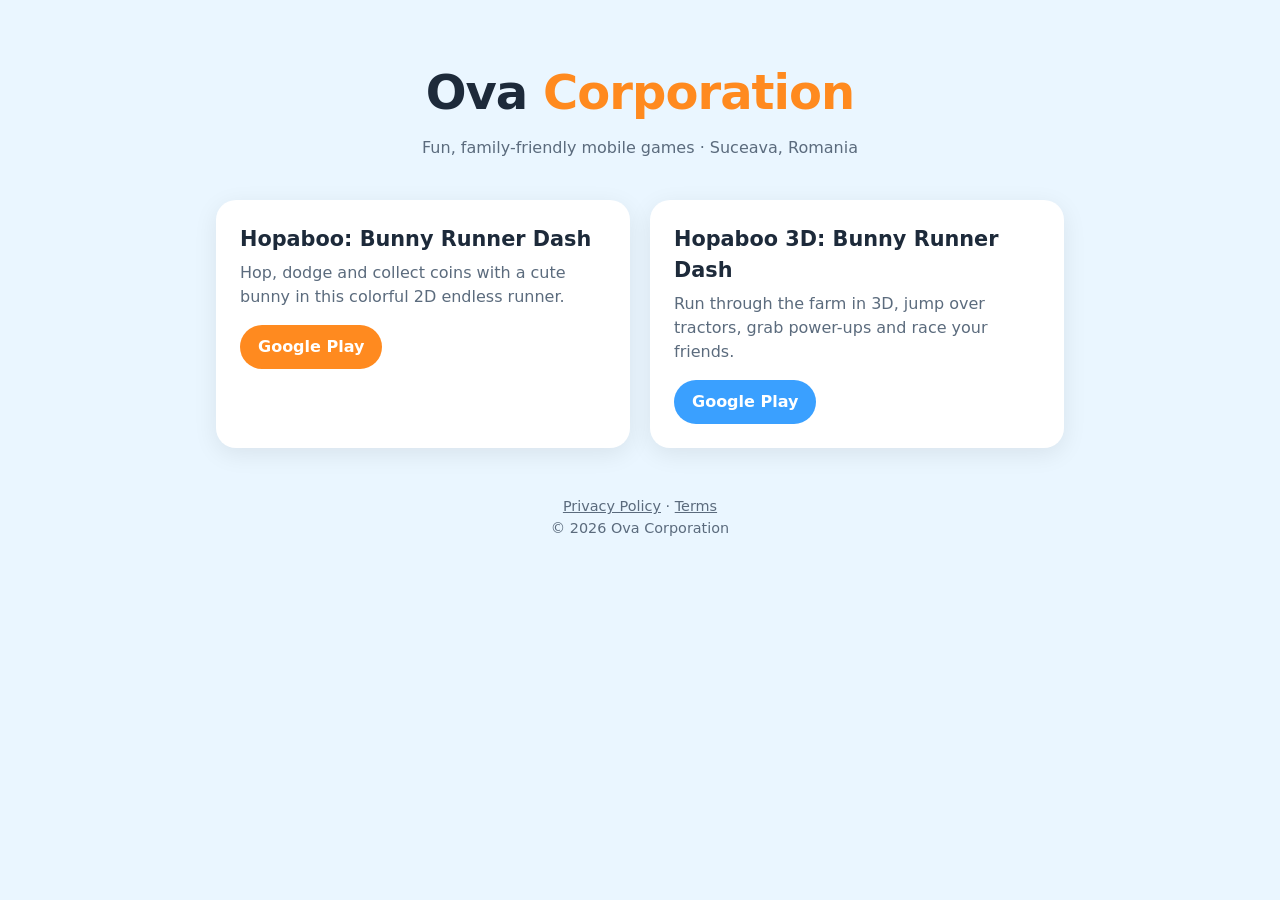
==== index.html @ 7271b1c8 "Create index.html" ====
<!doctype html>
<html lang="en">
<head>
<meta charset="utf-8">
<meta name="viewport" content="width=device-width, initial-scale=1">
<title>Ova Corporation</title>
<meta name="description" content="Ova Corporation – mobile games: Hopaboo: Bunny Runner Dash and Hopaboo 3D.">
<style>
  :root { --bg:#eaf6ff; --card:#ffffff; --ink:#1d2a3a; --muted:#5b6b7d; --accent:#ff8a1f; --accent2:#3aa0ff; }
  @media (prefers-color-scheme: dark) {
    :root { --bg:#0f1824; --card:#18263a; --ink:#e8f0fa; --muted:#9fb0c4; }
  }
  * { box-sizing:border-box; }
  body { margin:0; font-family:system-ui,-apple-system,"Segoe UI",Roboto,sans-serif; background:var(--bg); color:var(--ink); line-height:1.5; }
  header { text-align:center; padding:56px 16px 24px; }
  h1 { margin:0; font-size:clamp(2rem,6vw,3rem); letter-spacing:-.02em; }
  h1 span { color:var(--accent); }
  header p { color:var(--muted); margin:8px 0 0; }
  main { max-width:880px; margin:0 auto; padding:16px; display:grid; gap:20px; grid-template-columns:repeat(auto-fit,minmax(260px,1fr)); }
  .card { background:var(--card); border-radius:20px; padding:24px; box-shadow:0 6px 24px rgba(0,0,0,.08); }
  .card h2 { margin:0 0 6px; font-size:1.3rem; }
  .card p { margin:0 0 16px; color:var(--muted); }
  .btn { display:inline-block; background:var(--accent); color:#fff; text-decoration:none; font-weight:600; padding:10px 18px; border-radius:999px; }
  .btn.blue { background:var(--accent2); }
  footer { text-align:center; color:var(--muted); font-size:.9rem; padding:32px 16px 48px; }
  footer a { color:inherit; }
</style>
</head>
<body>
<header>
  <h1>Ova <span>Corporation</span></h1>
  <p>Fun, family-friendly mobile games · Suceava, Romania</p>
</header>
<main>
  <section class="card">
    <h2>Hopaboo: Bunny Runner Dash</h2>
    <p>Hop, dodge and collect coins with a cute bunny in this colorful 2D endless runner.</p>
    <a class="btn" href="https://play.google.com/store/apps/details?id=com.ovacorporation.hopaboo">Google Play</a>
  </section>
  <section class="card">
    <h2>Hopaboo 3D: Bunny Runner Dash</h2>
    <p>Run through the farm in 3D, jump over tractors, grab power-ups and race your friends.</p>
    <a class="btn blue" href="https://play.google.com/store/apps/details?id=com.ovacorporation.hopaboo3d">Google Play</a>
  </section>
</main>
<footer>
  <a href="https://claude.ai/artifact/VZE2kg8YjNBBFcfsXWWz4i">Privacy Policy</a> ·
  <a href="https://claude.ai/artifact/G11zmEMr6D2eLBmfjJmyiy">Terms</a><br>
  © 2026 Ova Corporation
</footer>
</body>
</html>
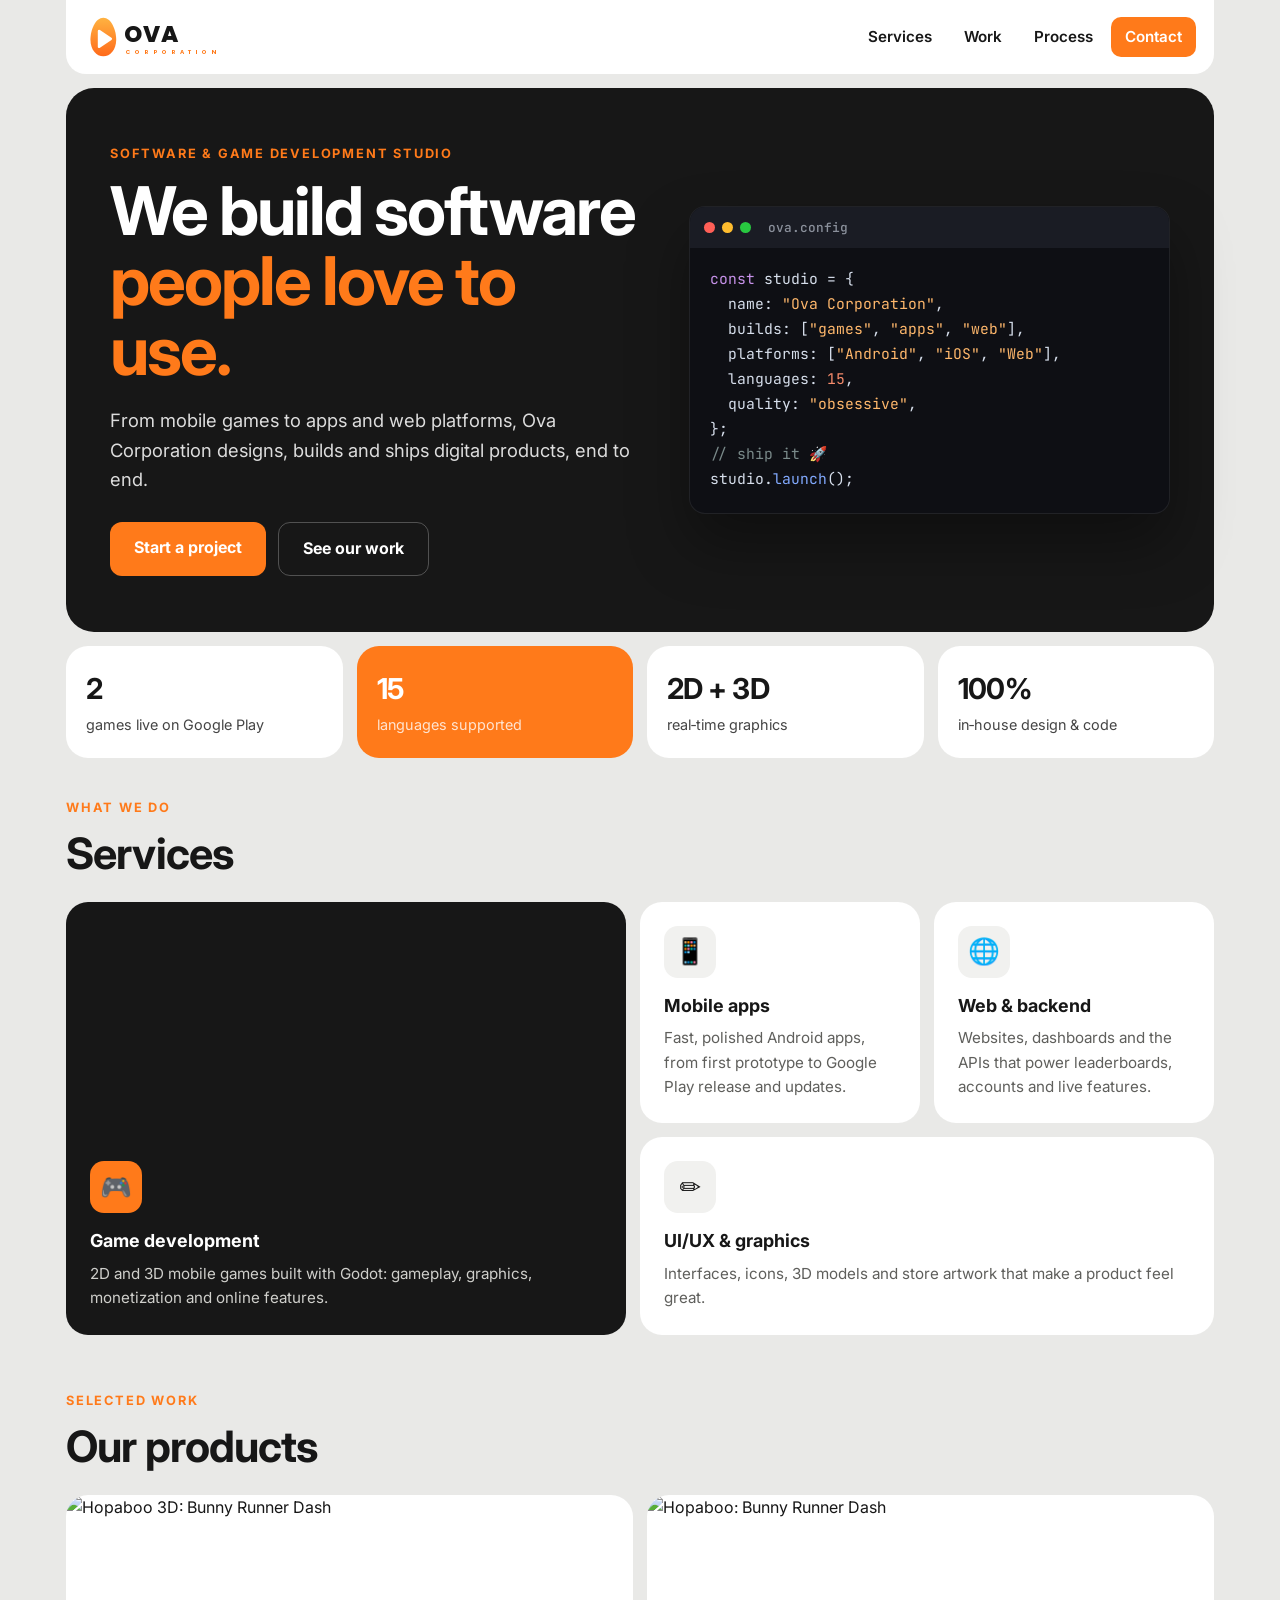
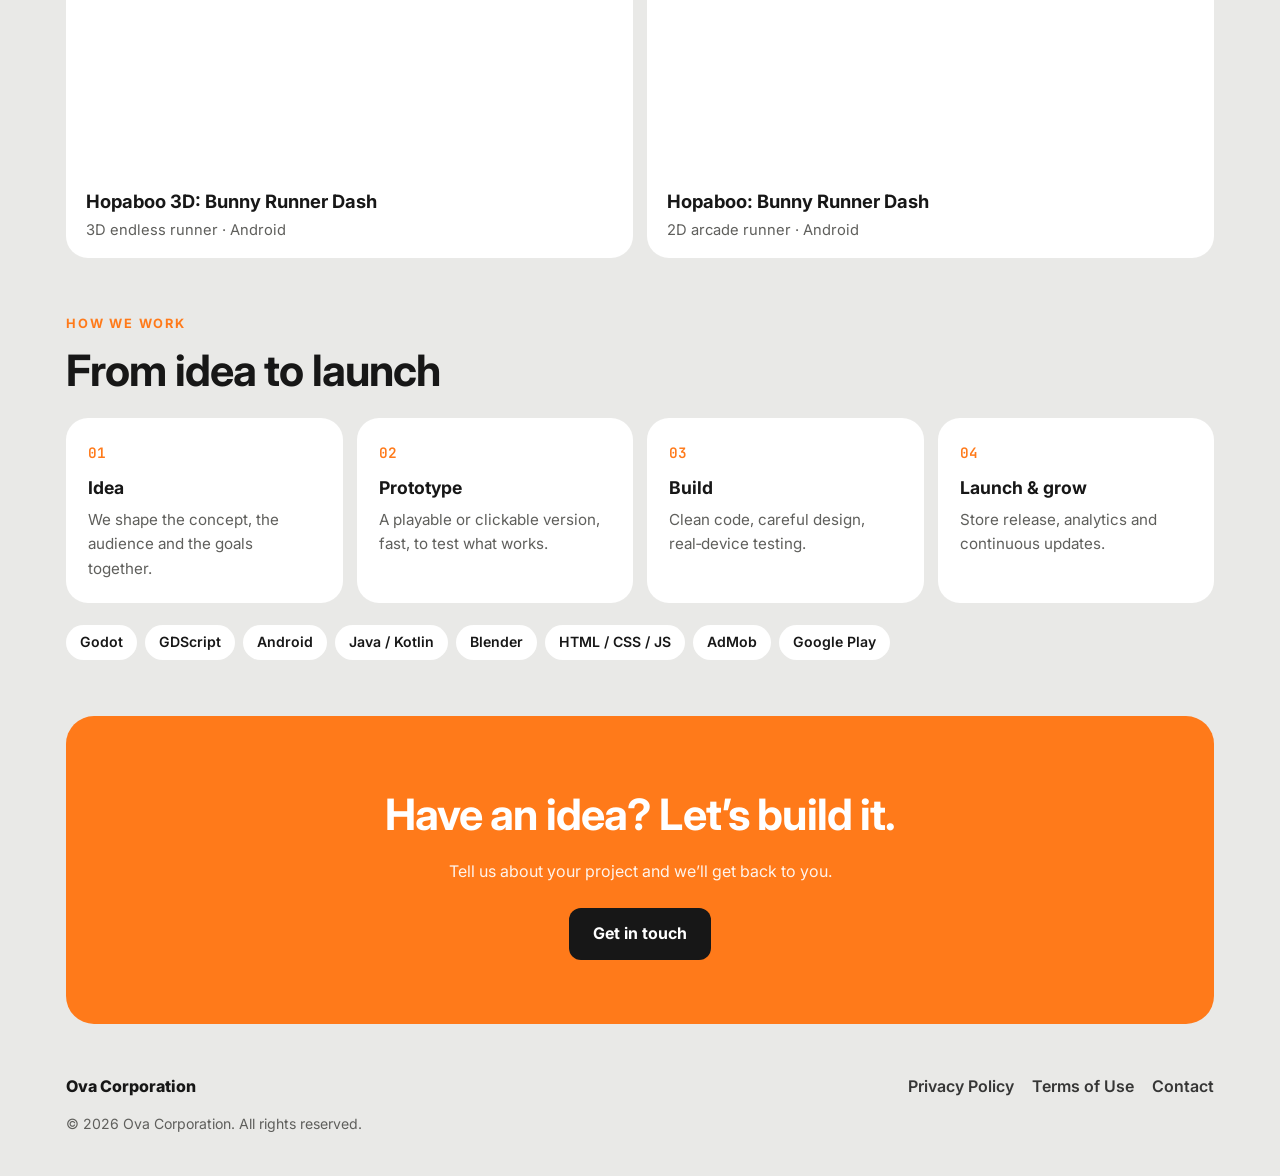
==== commit 18f91796: "New Ova Corporation website: design 20, privacy and terms pages" ====
--- a/index.html
+++ b/index.html
@@ -3,50 +3,101 @@
 <head>
 <meta charset="utf-8">
 <meta name="viewport" content="width=device-width, initial-scale=1">
-<title>Ova Corporation</title>
-<meta name="description" content="Ova Corporation – mobile games: Hopaboo: Bunny Runner Dash and Hopaboo 3D.">
-<style>
-  :root { --bg:#eaf6ff; --card:#ffffff; --ink:#1d2a3a; --muted:#5b6b7d; --accent:#ff8a1f; --accent2:#3aa0ff; }
-  @media (prefers-color-scheme: dark) {
-    :root { --bg:#0f1824; --card:#18263a; --ink:#e8f0fa; --muted:#9fb0c4; }
-  }
-  * { box-sizing:border-box; }
-  body { margin:0; font-family:system-ui,-apple-system,"Segoe UI",Roboto,sans-serif; background:var(--bg); color:var(--ink); line-height:1.5; }
-  header { text-align:center; padding:56px 16px 24px; }
-  h1 { margin:0; font-size:clamp(2rem,6vw,3rem); letter-spacing:-.02em; }
-  h1 span { color:var(--accent); }
-  header p { color:var(--muted); margin:8px 0 0; }
-  main { max-width:880px; margin:0 auto; padding:16px; display:grid; gap:20px; grid-template-columns:repeat(auto-fit,minmax(260px,1fr)); }
-  .card { background:var(--card); border-radius:20px; padding:24px; box-shadow:0 6px 24px rgba(0,0,0,.08); }
-  .card h2 { margin:0 0 6px; font-size:1.3rem; }
-  .card p { margin:0 0 16px; color:var(--muted); }
-  .btn { display:inline-block; background:var(--accent); color:#fff; text-decoration:none; font-weight:600; padding:10px 18px; border-radius:999px; }
-  .btn.blue { background:var(--accent2); }
-  footer { text-align:center; color:var(--muted); font-size:.9rem; padding:32px 16px 48px; }
-  footer a { color:inherit; }
-</style>
+<title>Ova Corporation – Software &amp; Game Development</title>
+<meta name="description" content="Ova Corporation designs, builds and ships mobile games, apps and web platforms. Makers of Hopaboo: Bunny Runner Dash and Hopaboo 3D.">
+<meta property="og:title" content="Ova Corporation">
+<meta property="og:description" content="Software &amp; game development studio. We build software people love to use.">
+<meta property="og:type" content="website">
+<meta property="og:image" content="img/hopaboo3d-feature.jpg">
+<meta name="theme-color" content="#171717">
+<link rel="icon" href="favicon.svg" type="image/svg+xml">
+<link rel="preconnect" href="https://fonts.googleapis.com">
+<link rel="preconnect" href="https://fonts.gstatic.com" crossorigin>
+<link rel="stylesheet" href="https://fonts.googleapis.com/css2?family=Inter:wght@400;500;600;700;800&family=JetBrains+Mono:wght@400;600&family=Poppins:wght@700;800&display=swap">
+<link rel="stylesheet" href="styles.css">
 </head>
 <body>
-<header>
-  <h1>Ova <span>Corporation</span></h1>
-  <p>Fun, family-friendly mobile games · Suceava, Romania</p>
+<nav class="nav">
+  <a class="brand" href="./" aria-label="Ova Corporation home">
+    <svg viewBox="0 0 300 100" class="logo" role="img" aria-label="Ova Corporation"><defs><linearGradient id="lg" x1="0" y1="0" x2="0" y2="1"><stop offset="0" stop-color="#ffb341"/><stop offset="1" stop-color="#ff6a1a"/></linearGradient></defs>
+      <path d="M42 8C59 8 70 34 70 56C70 78 57 92 42 92C27 92 14 78 14 56C14 34 25 8 42 8Z" fill="url(#lg)"/>
+      <path d="M33 37 L58 54 L33 71Z" fill="#fff" stroke="#fff" stroke-width="6" stroke-linejoin="round"/>
+      <text x="88" y="60" font-family="Poppins,sans-serif" font-size="50" font-weight="800" letter-spacing="2" fill="currentColor">OVA</text>
+      <text x="90" y="86" font-family="Poppins,sans-serif" font-size="12.5" font-weight="700" letter-spacing="8.2" fill="#ff7a1a">CORPORATION</text></svg>
+  </a>
+  <div class="links"><a href="#services">Services</a><a href="#work">Work</a><a href="#process">Process</a><a class="navcta" href="#contact">Contact</a></div>
+</nav>
+
+<header class="hero">
+  <div class="hero-text">
+    <p class="kicker">Software &amp; game development studio</p>
+    <h1>We build software <em>people love to use.</em></h1>
+    <p class="lead">From mobile games to apps and web platforms, Ova Corporation designs, builds and ships digital products, end to end.</p>
+    <div class="ctas"><a class="cta" href="#contact">Start a project</a><a class="cta ghost" href="#work">See our work</a></div>
+  </div>
+  <div class="code" aria-hidden="true">
+    <div class="bar"><i></i><i></i><i></i><span>ova.config</span></div>
+<pre><span class="k">const</span> studio = {
+  name: <span class="s">"Ova Corporation"</span>,
+  builds: [<span class="s">"games"</span>, <span class="s">"apps"</span>, <span class="s">"web"</span>],
+  platforms: [<span class="s">"Android"</span>, <span class="s">"iOS"</span>, <span class="s">"Web"</span>],
+  languages: <span class="n">15</span>,
+  quality: <span class="s">"obsessive"</span>,
+};
+<span class="c">// ship it 🚀</span>
+studio.<span class="f">launch</span>();</pre>
+  </div>
 </header>
-<main>
-  <section class="card">
-    <h2>Hopaboo: Bunny Runner Dash</h2>
-    <p>Hop, dodge and collect coins with a cute bunny in this colorful 2D endless runner.</p>
-    <a class="btn" href="https://play.google.com/store/apps/details?id=com.ovacorporation.hopaboo">Google Play</a>
-  </section>
-  <section class="card">
-    <h2>Hopaboo 3D: Bunny Runner Dash</h2>
-    <p>Run through the farm in 3D, jump over tractors, grab power-ups and race your friends.</p>
-    <a class="btn blue" href="https://play.google.com/store/apps/details?id=com.ovacorporation.hopaboo3d">Google Play</a>
-  </section>
-</main>
-<footer>
-  <a href="https://claude.ai/artifact/VZE2kg8YjNBBFcfsXWWz4i">Privacy Policy</a> ·
-  <a href="https://claude.ai/artifact/G11zmEMr6D2eLBmfjJmyiy">Terms</a><br>
-  © 2026 Ova Corporation
+
+<section class="stats" aria-label="Key facts">
+  <div><b>2</b><span>games live on Google Play</span></div>
+  <div><b>15</b><span>languages supported</span></div>
+  <div><b>2D + 3D</b><span>real‑time graphics</span></div>
+  <div><b>100%</b><span>in‑house design &amp; code</span></div>
+</section>
+
+<section id="services" class="section">
+  <p class="eyebrow">What we do</p>
+  <h2>Services</h2>
+  <div class="grid">
+    <article class="svc"><span class="ic" aria-hidden="true">🎮</span><h3>Game development</h3><p>2D and 3D mobile games built with Godot: gameplay, graphics, monetization and online features.</p></article>
+    <article class="svc"><span class="ic" aria-hidden="true">📱</span><h3>Mobile apps</h3><p>Fast, polished Android apps, from first prototype to Google Play release and updates.</p></article>
+    <article class="svc"><span class="ic" aria-hidden="true">🌐</span><h3>Web &amp; backend</h3><p>Websites, dashboards and the APIs that power leaderboards, accounts and live features.</p></article>
+    <article class="svc"><span class="ic" aria-hidden="true">✏️</span><h3>UI/UX &amp; graphics</h3><p>Interfaces, icons, 3D models and store artwork that make a product feel great.</p></article>
+  </div>
+</section>
+
+<section id="work" class="section">
+  <p class="eyebrow">Selected work</p>
+  <h2>Our products</h2>
+  <div class="items">
+    <a class="item" href="https://play.google.com/store/apps/details?id=com.ovacorporation.hopaboo3d" target="_blank" rel="noopener"><img src="img/hopaboo3d-feature.jpg" alt="Hopaboo 3D: Bunny Runner Dash" width="1024" height="500" loading="lazy"><div><h3>Hopaboo 3D: Bunny Runner Dash</h3><p>3D endless runner · Android</p></div></a>
+    <a class="item" href="https://play.google.com/store/apps/details?id=com.ovacorporation.hopaboo" target="_blank" rel="noopener"><img src="img/hopaboo-feature.jpg" alt="Hopaboo: Bunny Runner Dash" width="1024" height="500" loading="lazy"><div><h3>Hopaboo: Bunny Runner Dash</h3><p>2D arcade runner · Android</p></div></a>
+  </div>
+</section>
+
+<section id="process" class="section">
+  <p class="eyebrow">How we work</p>
+  <h2>From idea to launch</h2>
+  <ol class="steps">
+    <li><b>01</b><h3>Idea</h3><p>We shape the concept, the audience and the goals together.</p></li>
+    <li><b>02</b><h3>Prototype</h3><p>A playable or clickable version, fast, to test what works.</p></li>
+    <li><b>03</b><h3>Build</h3><p>Clean code, careful design, real‑device testing.</p></li>
+    <li><b>04</b><h3>Launch &amp; grow</h3><p>Store release, analytics and continuous updates.</p></li>
+  </ol>
+  <ul class="tech" aria-label="Technologies"><li>Godot</li><li>GDScript</li><li>Android</li><li>Java / Kotlin</li><li>Blender</li><li>HTML / CSS / JS</li><li>AdMob</li><li>Google Play</li></ul>
+</section>
+
+<section id="contact" class="contact">
+  <h2>Have an idea? Let’s build it.</h2>
+  <p>Tell us about your project and we’ll get back to you.</p>
+  <a class="cta" href="mailto:robert.ovadiuc2@gmail.com">Get in touch</a>
+</section>
+
+<footer class="foot">
+  <div class="fb">Ova Corporation</div>
+  <div class="fl"><a href="privacy.html">Privacy Policy</a><a href="terms.html">Terms of Use</a><a href="#contact">Contact</a></div>
+  <p>© 2026 Ova Corporation. All rights reserved.</p>
 </footer>
 </body>
 </html>
--- a/styles.css
+++ b/styles.css
@@ -0,0 +1,124 @@
+/* Ova Corporation – site styles (design "Mono + orange") */
+:root{
+  --bg:#e9e9e7; --card:#ffffff; --ink:#171717; --muted:#5f5f5c; --soft:#f1f1ef;
+  --accent:#ff7a1a; --accent-ink:#ffffff; --radius:22px;
+}
+*{box-sizing:border-box}
+html{scroll-behavior:smooth}
+body{margin:0;background:var(--bg);color:var(--ink);font-family:'Inter',system-ui,-apple-system,'Segoe UI',sans-serif;line-height:1.6;overflow-x:hidden}
+img{max-width:100%;display:block}
+a{color:inherit}
+:focus-visible{outline:3px solid var(--accent);outline-offset:3px}
+.wrap{max-width:1148px;margin:0 auto}
+
+/* Nav */
+.nav{max-width:1148px;margin:0 auto;background:var(--card);border-radius:0 0 20px 20px;padding:14px 18px;display:flex;align-items:center;justify-content:space-between;gap:12px;flex-wrap:wrap}
+.brand{display:block;text-decoration:none;color:var(--ink)}
+.logo{height:46px;width:auto;display:block}
+.links{display:flex;gap:4px;align-items:center;flex-wrap:wrap}
+.links a{text-decoration:none;font-weight:600;font-size:.95rem;padding:8px 14px;border-radius:10px}
+.links a:hover{background:var(--soft)}
+.links .navcta{background:var(--accent);color:var(--accent-ink)}
+.links .navcta:hover{background:#ff8c38}
+
+/* Hero */
+.hero{max-width:1148px;margin:14px auto 0;background:var(--ink);color:#fff;border-radius:28px;padding:56px 44px;display:grid;grid-template-columns:1.05fr .95fr;gap:48px;align-items:center}
+.kicker,.eyebrow{margin:0 0 12px;font-weight:700;font-size:.8rem;letter-spacing:.14em;text-transform:uppercase;color:var(--accent)}
+h1{margin:0;font-size:clamp(2.4rem,5.4vw,4.2rem);line-height:1.04;letter-spacing:-.03em}
+h1 em{font-style:normal;color:var(--accent)}
+.lead{font-size:1.15rem;margin:20px 0 28px;max-width:34rem;opacity:.85}
+.ctas{display:flex;gap:12px;flex-wrap:wrap}
+.cta{display:inline-block;text-decoration:none;font-weight:700;padding:13px 24px;border-radius:12px;background:var(--accent);color:var(--accent-ink)}
+.cta:hover{filter:brightness(1.06)}
+.cta.ghost{background:transparent;border:1px solid #ffffff40;color:#fff}
+.code{border-radius:16px;overflow:hidden;background:#0e0f14;color:#d6deeb;box-shadow:0 30px 60px rgba(0,0,0,.35);border:1px solid #ffffff14}
+.code .bar{display:flex;gap:7px;align-items:center;padding:12px 14px;background:#1a1c24}
+.code .bar i{width:11px;height:11px;border-radius:50%;background:#ff5f57}.code .bar i:nth-child(2){background:#febc2e}.code .bar i:nth-child(3){background:#28c840}
+.code .bar span{margin-left:10px;font:500 .8rem 'JetBrains Mono',monospace;opacity:.6}
+.code pre{margin:0;padding:18px 20px 22px;font:400 .92rem/1.7 'JetBrains Mono',monospace;overflow-x:auto}
+.k{color:#c792ea}.s{color:#ffb86c}.n{color:#f78c6c}.c{color:#7a8a8a}.f{color:#82aaff}
+
+/* Stats */
+.stats{max-width:1180px;margin:0 auto;padding:14px 16px 0;display:grid;grid-template-columns:repeat(4,1fr);gap:14px}
+.stats div{background:var(--card);border-radius:var(--radius);padding:20px}
+.stats div:nth-child(2){background:var(--accent);color:var(--accent-ink)}
+.stats b{display:block;font-size:1.8rem;letter-spacing:-.02em}
+.stats span{font-size:.9rem;opacity:.8}
+
+/* Sections */
+.section{max-width:1180px;margin:0 auto;padding:40px 16px 16px}
+.section h2{margin:0 0 24px;font-size:clamp(1.8rem,3.6vw,2.7rem);letter-spacing:-.02em;line-height:1.1}
+.grid{display:grid;grid-template-columns:2fr 1fr 1fr;gap:14px}
+.svc{background:var(--card);border-radius:var(--radius);padding:24px}
+.svc .ic{font-size:1.6rem;display:inline-grid;place-items:center;width:52px;height:52px;border-radius:14px;background:var(--soft)}
+.svc h3{margin:14px 0 6px;font-size:1.12rem}
+.svc p{margin:0;font-size:.95rem;color:var(--muted)}
+.svc:first-child{grid-row:span 2;background:var(--ink);color:#fff;display:flex;flex-direction:column;justify-content:flex-end;min-height:260px}
+.svc:first-child p{color:#cfcfcb}
+.svc:first-child .ic{background:var(--accent)}
+.svc:last-child{grid-column:span 2}
+.items{display:grid;grid-template-columns:1fr 1fr;gap:14px}
+.item{display:block;text-decoration:none;background:var(--card);border-radius:var(--radius);overflow:hidden;transition:transform .2s}
+.item:hover{transform:translateY(-3px)}
+.item img{width:100%;height:auto;aspect-ratio:1024/500;object-fit:cover}
+.item div{padding:16px 20px}
+.item h3{margin:0;font-size:1.15rem}
+.item p{margin:2px 0 0;color:var(--muted);font-size:.92rem}
+.steps{list-style:none;margin:0;padding:0;display:grid;grid-template-columns:repeat(4,1fr);gap:14px}
+.steps li{background:var(--card);border-radius:var(--radius);padding:22px}
+.steps b{font:600 .9rem 'JetBrains Mono',monospace;color:var(--accent)}
+.steps h3{margin:8px 0 6px;font-size:1.1rem}
+.steps p{margin:0;color:var(--muted);font-size:.95rem}
+.tech{list-style:none;margin:22px 0 0;padding:0;display:flex;flex-wrap:wrap;gap:8px}
+.tech li{background:var(--card);padding:6px 14px;border-radius:999px;font-size:.88rem;font-weight:600}
+.contact{max-width:1148px;margin:40px auto;background:var(--accent);color:var(--accent-ink);border-radius:28px;text-align:center;padding:64px 20px}
+.contact h2{margin:0 0 10px;font-size:clamp(1.8rem,3.6vw,2.7rem);letter-spacing:-.02em}
+.contact p{margin:0 0 24px;opacity:.92}
+.contact .cta{background:var(--ink)}
+
+/* Footer */
+.foot{max-width:1180px;margin:0 auto;padding:10px 16px 40px;display:flex;flex-wrap:wrap;justify-content:space-between;gap:14px 28px;align-items:center}
+.fb{font-weight:800}
+.fl{display:flex;gap:18px;flex-wrap:wrap}
+.fl a{text-decoration:none;font-weight:600;opacity:.85}
+.fl a:hover{color:var(--accent);opacity:1}
+.foot p{flex-basis:100%;margin:0;font-size:.88rem;color:var(--muted)}
+
+/* Legal pages */
+.doc-head{max-width:1148px;margin:14px auto 0;background:var(--ink);color:#fff;border-radius:28px;padding:44px}
+.doc-head h1{font-size:clamp(2rem,4.6vw,3.2rem)}
+.doc-head .meta{margin:12px 0 0;opacity:.75}
+.doc{max-width:1148px;margin:14px auto 40px;background:var(--card);border-radius:28px;padding:40px 44px}
+.doc>*{max-width:46rem}
+.doc .summary{background:var(--soft);border-left:4px solid var(--accent);border-radius:12px;padding:16px 20px;margin-bottom:8px}
+.doc .summary strong{display:block;font-size:.78rem;letter-spacing:.1em;text-transform:uppercase;color:var(--accent);margin-bottom:4px}
+.doc h2{font-size:1.35rem;margin:30px 0 8px;letter-spacing:-.01em}
+.doc p,.doc ul{margin:0 0 10px}
+.doc ul{padding-left:1.2rem}
+.doc li{margin-bottom:5px}
+.doc a{color:#c2510b}
+.mail{font-weight:700;word-break:break-all}
+
+/* 404 */
+.nf{max-width:1148px;margin:14px auto 40px;background:var(--ink);color:#fff;border-radius:28px;padding:80px 24px;text-align:center}
+.nf h1{font-size:clamp(4rem,14vw,8rem);color:var(--accent)}
+.nf p{opacity:.85;margin:6px 0 26px}
+
+@media (max-width:900px){
+  .hero{grid-template-columns:1fr;margin:14px 16px 0;padding:32px 22px;gap:30px}
+  .stats{grid-template-columns:1fr 1fr}
+  .grid{grid-template-columns:1fr 1fr}
+  .svc:first-child{grid-row:auto;min-height:0}
+  .svc:last-child{grid-column:auto}
+  .steps{grid-template-columns:1fr 1fr}
+  .items{grid-template-columns:1fr}
+  .contact,.doc-head,.doc,.nf{margin-left:16px;margin-right:16px}
+  .doc-head{padding:30px 22px}
+  .doc{padding:26px 22px}
+}
+@media (max-width:560px){
+  .grid,.steps{grid-template-columns:1fr}
+  .nav{justify-content:center;border-radius:0 0 16px 16px}
+  .links a{padding:6px 9px;font-size:.88rem}
+  .code pre{font-size:.8rem}
+}
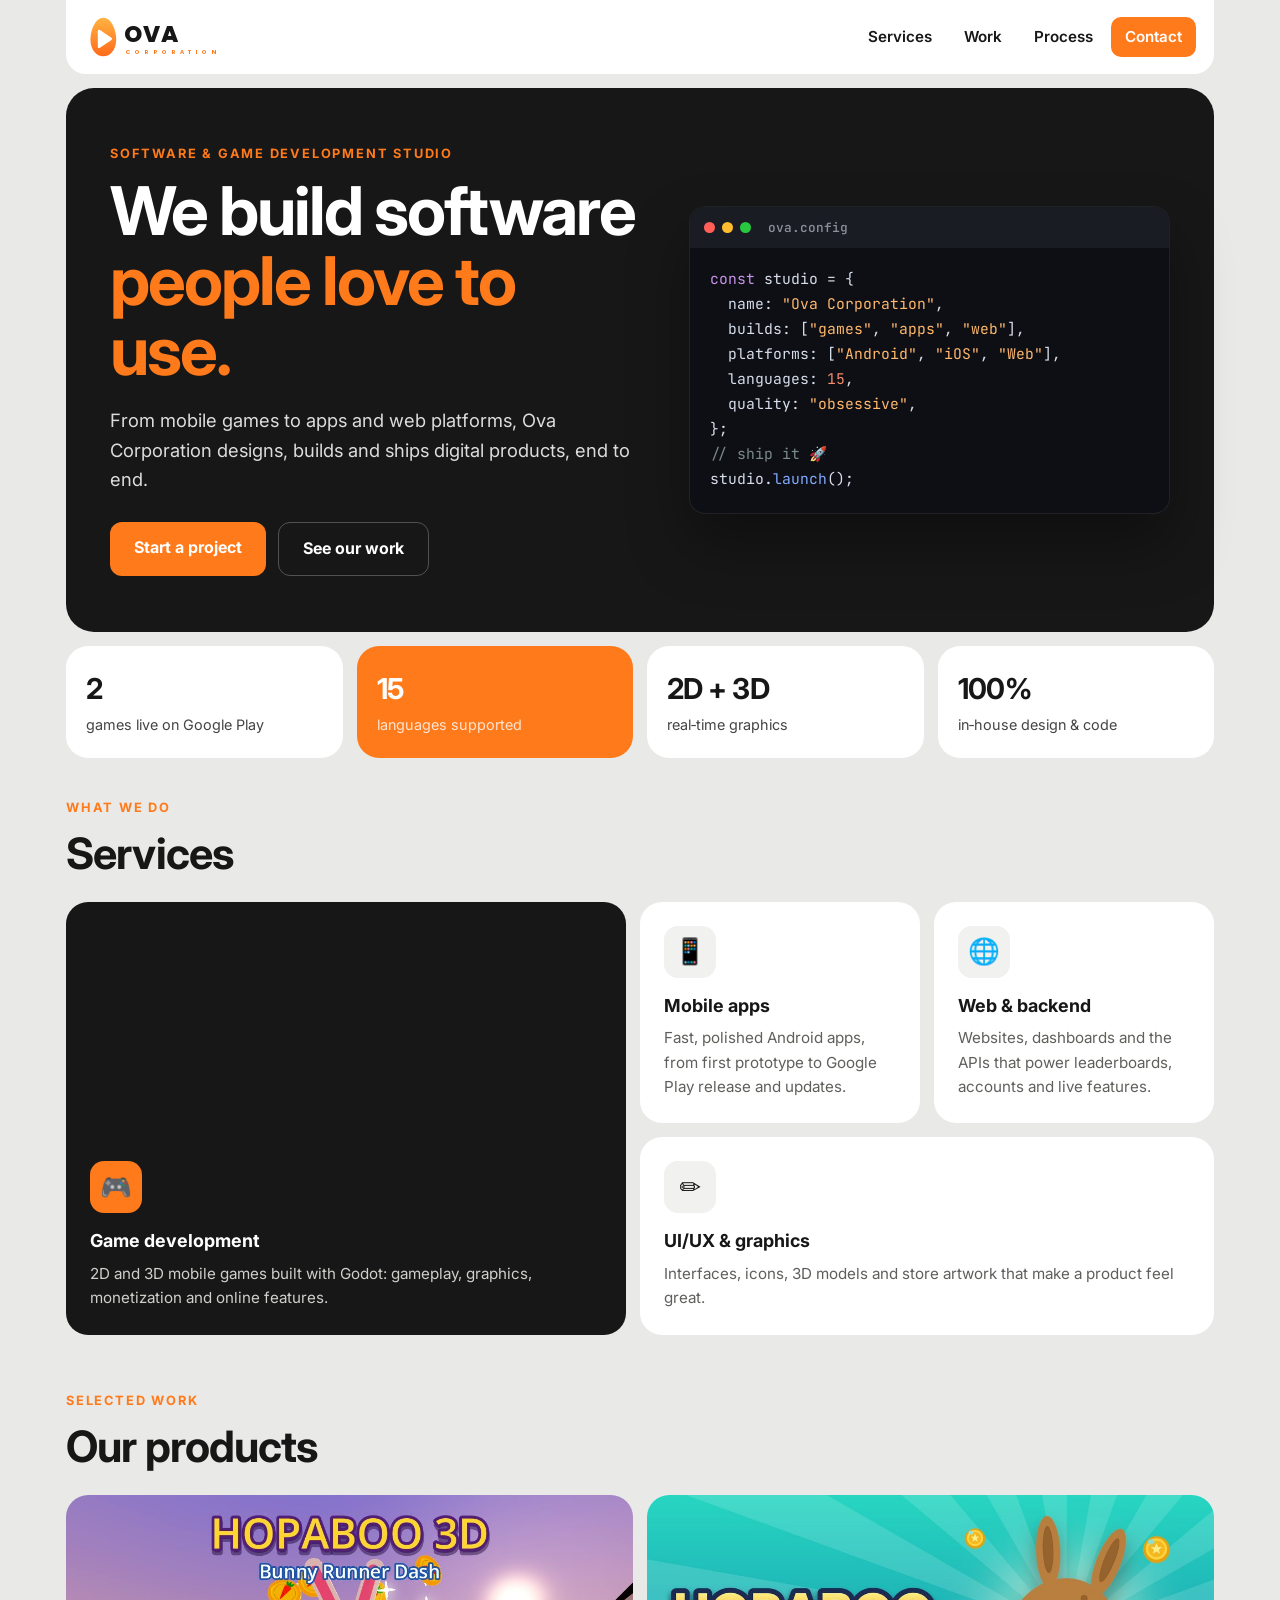
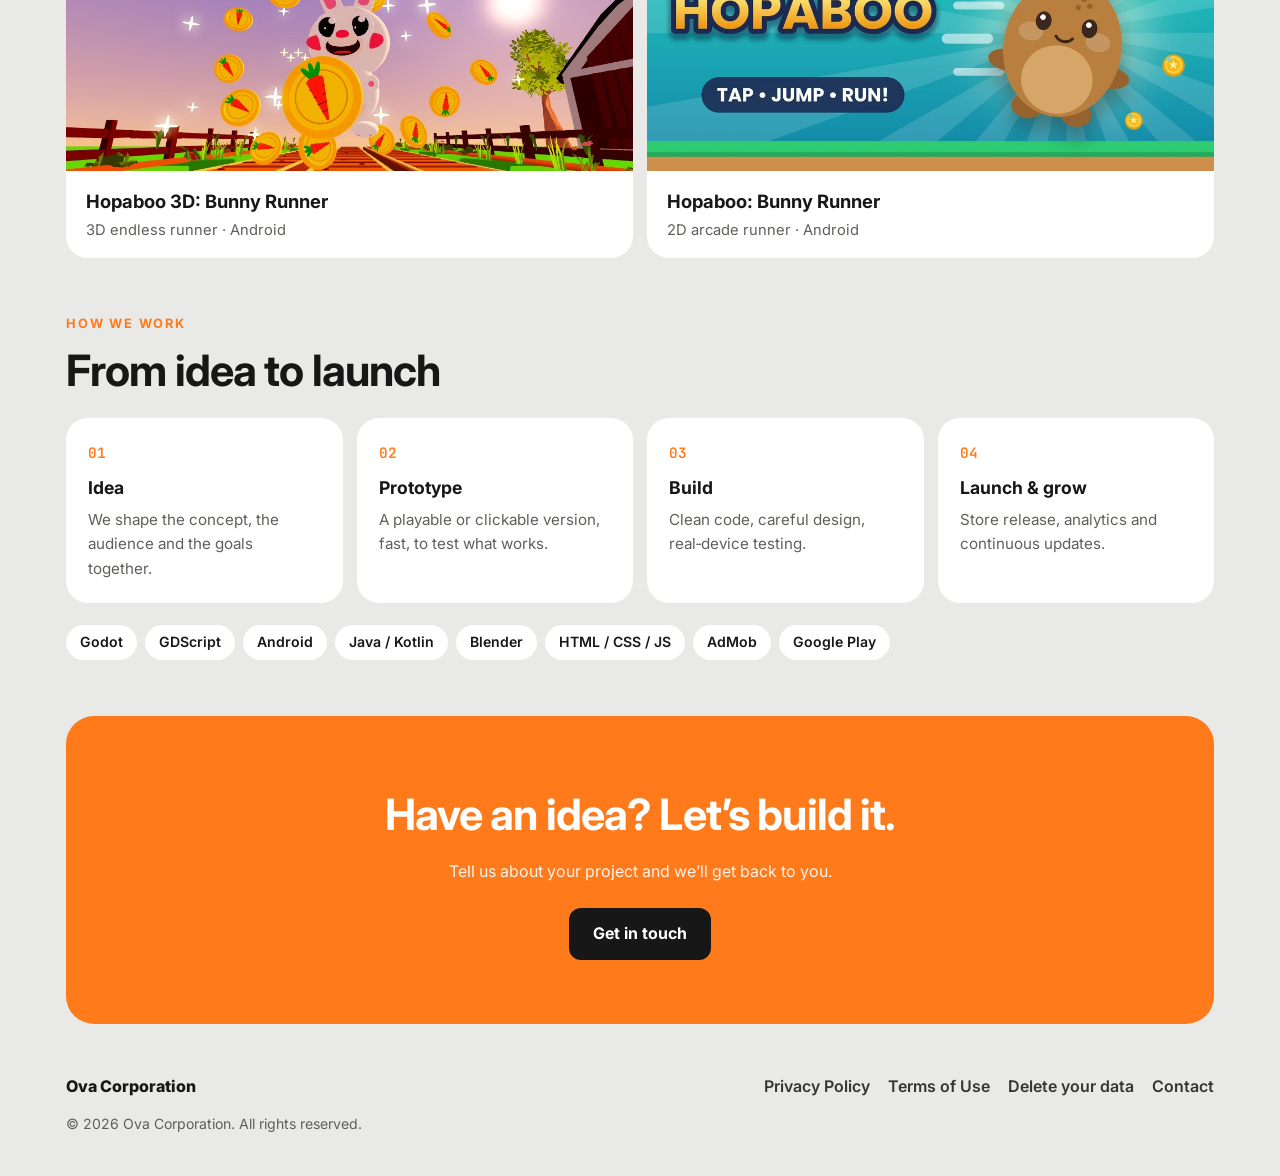
==== commit 03f25720: "Drop "Dash" from game names, add data deletion page" ====
--- a/index.html
+++ b/index.html
@@ -4,7 +4,7 @@
 <meta charset="utf-8">
 <meta name="viewport" content="width=device-width, initial-scale=1">
 <title>Ova Corporation – Software &amp; Game Development</title>
-<meta name="description" content="Ova Corporation designs, builds and ships mobile games, apps and web platforms. Makers of Hopaboo: Bunny Runner Dash and Hopaboo 3D.">
+<meta name="description" content="Ova Corporation designs, builds and ships mobile games, apps and web platforms. Makers of Hopaboo: Bunny Runner and Hopaboo 3D.">
 <meta property="og:title" content="Ova Corporation">
 <meta property="og:description" content="Software &amp; game development studio. We build software people love to use.">
 <meta property="og:type" content="website">
@@ -71,8 +71,8 @@
   <p class="eyebrow">Selected work</p>
   <h2>Our products</h2>
   <div class="items">
-    <a class="item" href="https://play.google.com/store/apps/details?id=com.ovacorporation.hopaboo3d" target="_blank" rel="noopener"><img src="img/hopaboo3d-feature.jpg" alt="Hopaboo 3D: Bunny Runner Dash" width="1024" height="500" loading="lazy"><div><h3>Hopaboo 3D: Bunny Runner Dash</h3><p>3D endless runner · Android</p></div></a>
-    <a class="item" href="https://play.google.com/store/apps/details?id=com.ovacorporation.hopaboo" target="_blank" rel="noopener"><img src="img/hopaboo-feature.jpg" alt="Hopaboo: Bunny Runner Dash" width="1024" height="500" loading="lazy"><div><h3>Hopaboo: Bunny Runner Dash</h3><p>2D arcade runner · Android</p></div></a>
+    <a class="item" href="https://play.google.com/store/apps/details?id=com.ovacorporation.hopaboo3d" target="_blank" rel="noopener"><img src="img/hopaboo3d-feature.jpg" alt="Hopaboo 3D: Bunny Runner" width="1024" height="500" loading="lazy"><div><h3>Hopaboo 3D: Bunny Runner</h3><p>3D endless runner · Android</p></div></a>
+    <a class="item" href="https://play.google.com/store/apps/details?id=com.ovacorporation.hopaboo" target="_blank" rel="noopener"><img src="img/hopaboo-feature.jpg" alt="Hopaboo: Bunny Runner" width="1024" height="500" loading="lazy"><div><h3>Hopaboo: Bunny Runner</h3><p>2D arcade runner · Android</p></div></a>
   </div>
 </section>
 
@@ -96,7 +96,7 @@
 
 <footer class="foot">
   <div class="fb">Ova Corporation</div>
-  <div class="fl"><a href="privacy.html">Privacy Policy</a><a href="terms.html">Terms of Use</a><a href="#contact">Contact</a></div>
+  <div class="fl"><a href="privacy.html">Privacy Policy</a><a href="terms.html">Terms of Use</a><a href="delete-data.html">Delete your data</a><a href="#contact">Contact</a></div>
   <p>© 2026 Ova Corporation. All rights reserved.</p>
 </footer>
 </body>
